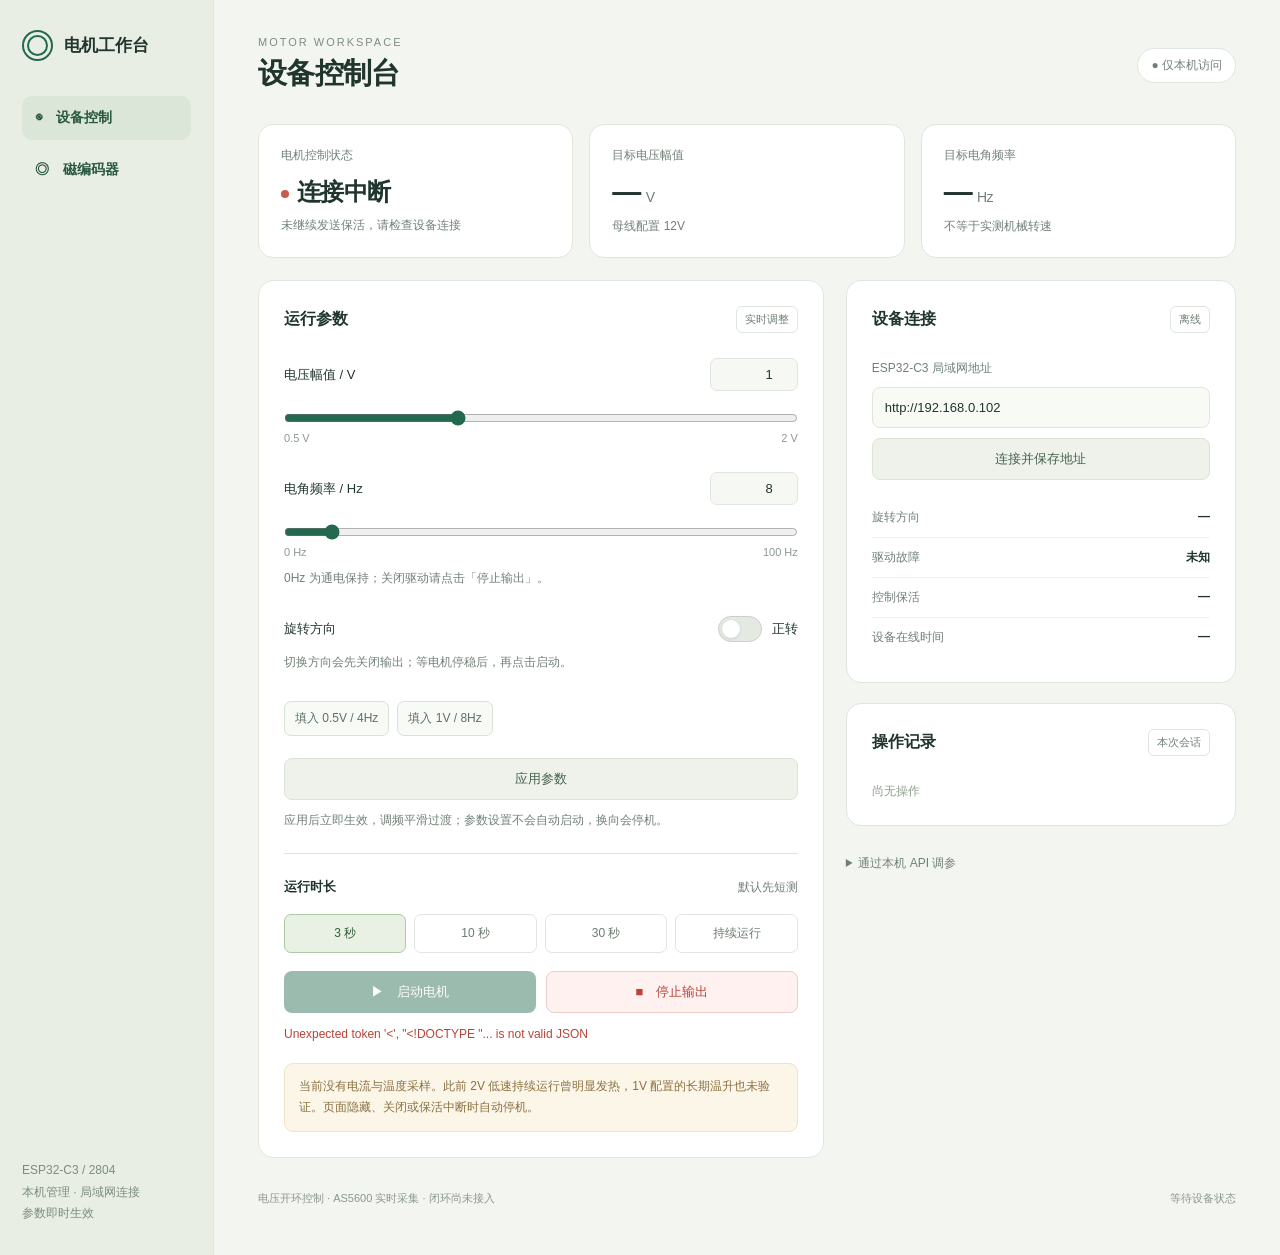
==== admin/index.html @ 99d7069b "Initial smart knob firmware with embedded control panel and AS5600 diagnostics" ====
<!doctype html><html lang="zh-CN"><head><meta charset="utf-8"><meta name="viewport" content="width=device-width,initial-scale=1"><title>电机工作台</title>
<style>
:root{--ink:#20352d;--muted:#718077;--line:#e0e6df;--green:#23694f;--bg:#f3f5f0;--red:#b94339;font-family:-apple-system,BlinkMacSystemFont,"Segoe UI",sans-serif;color:var(--ink);background:var(--bg)}*{box-sizing:border-box}body{margin:0}button,input,select{font:inherit}button{cursor:pointer;border:0}button:disabled{opacity:.45;cursor:default}.shell{display:grid;grid-template-columns:214px minmax(0,1fr);min-height:100vh}aside{background:#e9eee5;border-right:1px solid var(--line);padding:30px 22px;display:flex;flex-direction:column;gap:35px}.brand{display:flex;align-items:center;gap:11px;font-weight:700;font-size:17px}.mark{width:31px;height:31px;border:7px double var(--green);border-radius:50%}.nav{padding:13px;border-radius:10px;background:#dbe6d8;color:#28583f;font-weight:600;font-size:14px}.aside-note{margin-top:auto;color:#7c8c7e;font-size:12px;line-height:1.8}.content{padding:36px 44px;max-width:1460px;width:100%;margin:auto}header{display:flex;align-items:center;justify-content:space-between;gap:20px;margin-bottom:30px}h1{font-size:29px;letter-spacing:-.7px;margin:6px 0 0}.eyebrow{font-size:11px;letter-spacing:2px;color:#7e8e82;text-transform:uppercase}.local{border:1px solid var(--line);border-radius:20px;background:#fff;padding:8px 13px;font-size:12px;color:var(--muted)}.metrics{display:grid;grid-template-columns:repeat(3,1fr);gap:16px;margin-bottom:22px}.metric,.card{background:#fff;border:1px solid var(--line);border-radius:15px}.metric{padding:22px}.label{font-size:12px;color:var(--muted)}.value{font-size:29px;font-weight:650;letter-spacing:-.7px;margin-top:12px}.unit{font-size:14px;color:var(--muted);margin-left:5px;font-weight:400}.sub{font-size:12px;color:var(--muted);margin-top:9px}.dot{display:inline-block;width:8px;height:8px;border-radius:50%;background:#9aa69b;margin-right:8px;vertical-align:middle}.dot.green{background:#44946a}.dot.red{background:#c95a4d}.layout{display:grid;grid-template-columns:minmax(0,1.45fr) minmax(290px,1fr);gap:22px;align-items:start}.card{padding:25px;margin-bottom:20px}.cardhead{display:flex;justify-content:space-between;align-items:center;margin-bottom:25px}h2{font-size:16px;margin:0}.tag{font-size:11px;border:1px solid var(--line);border-radius:6px;padding:5px 8px;color:var(--muted)}.param{margin:0 0 28px}.paramhead{display:flex;justify-content:space-between;align-items:center;font-size:13px}.number{width:88px;padding:8px 9px;background:#f6f8f4;border:1px solid var(--line);border-radius:7px;text-align:right;color:var(--ink)}input[type=range]{width:100%;margin:19px 0 6px;accent-color:var(--green)}.ends{display:flex;justify-content:space-between;color:#8c988e;font-size:11px}.presets{display:flex;gap:8px;flex-wrap:wrap;margin:18px 0 22px}.preset{border:1px solid #d9e3d5;background:#f7faf5;border-radius:7px;color:#5d725f;padding:8px 10px;font-size:12px}.primary,.secondary,.danger{padding:11px 16px;border-radius:8px;font-size:13px;font-weight:550}.primary{background:var(--green);color:#fff}.secondary{background:#eef2eb;color:#46634d;border:1px solid #dae3d5}.danger{background:#fff1ef;color:var(--red);border:1px solid #edcdc8}.wide{width:100%}.divider{height:1px;background:var(--line);margin:23px 0}.hint{font-size:12px;line-height:1.7;color:var(--muted)}.durations{display:grid;grid-template-columns:repeat(4,1fr);gap:8px;margin:16px 0}.duration{border:1px solid var(--line);background:#fff;color:#6a7a6f;border-radius:7px;padding:10px 6px;font-size:12px}.duration.selected{background:#e9f1e5;border-color:#acc9a2;color:#315d36}.actions{display:grid;grid-template-columns:1fr 1fr;gap:10px;margin-top:18px}.url{width:100%;font-size:13px;border:1px solid var(--line);padding:12px;border-radius:8px;margin:10px 0;color:var(--ink);background:#f8faf6}.row{display:flex;justify-content:space-between;gap:12px;font-size:12px;padding:11px 0;border-bottom:1px solid #eef2ec}.row:last-child{border:0}.row span:first-child{color:var(--muted)}.notice{padding:12px 14px;background:#fcf6e8;border:1px solid #f0e4c6;color:#8b7040;border-radius:9px;font-size:12px;line-height:1.8;margin-top:18px}#message{font-size:12px;min-height:20px;line-height:1.6;margin:12px 0 0;color:#60765f}#message.error{color:var(--red)}.log{max-height:214px;overflow:auto}.logitem{display:flex;gap:13px;padding:10px 0;font-size:12px;border-bottom:1px solid #f0f3ed;line-height:1.6}.time{color:#91a08f;white-space:nowrap;font-variant-numeric:tabular-nums}.logempty{color:#91a08f;font-size:12px}.api{margin-top:5px;color:var(--muted);font-size:12px}.api summary{cursor:pointer;padding:9px 0}pre{white-space:pre-wrap;word-break:break-all;background:#edf2e9;padding:14px;border-radius:8px;line-height:1.8;font-size:11px}footer{font-size:11px;color:#8b988c;display:flex;justify-content:space-between;gap:15px;margin:13px 0}@media(max-width:1050px){.content{padding:28px}.shell{grid-template-columns:170px minmax(0,1fr)}aside{padding:28px 16px}.layout{grid-template-columns:1fr}.metric{padding:18px}.value{font-size:25px}}@media(max-width:650px){.shell{display:block}aside{display:none}.content{padding:24px 16px}header{align-items:flex-start}.local{display:none}.metrics{gap:8px}.metric{padding:14px 10px}.value{font-size:20px}.sub{font-size:10px}.card{padding:20px}h1{font-size:25px}footer{display:block}}
.direction-toggle{display:inline-flex;align-items:center;gap:10px;cursor:pointer}.direction-toggle input{appearance:none;-webkit-appearance:none;position:relative;width:44px;height:26px;border:1px solid #c7d2c8;border-radius:16px;background:#e4eae2;cursor:pointer;margin:0;transition:background .15s}.direction-toggle input:before{content:"";position:absolute;top:3px;left:3px;width:18px;height:18px;border-radius:50%;background:#fff;box-shadow:0 1px 3px #20352d25;transition:transform .15s}.direction-toggle input:checked{background:var(--green);border-color:var(--green)}.direction-toggle input:checked:before{transform:translateX(18px)}.direction-toggle input:focus-visible{outline:3px solid #88bda6;outline-offset:3px}.direction-toggle span{min-width:2em}[hidden]{display:none!important}.nav{display:block;text-decoration:none;background:transparent;margin-bottom:8px}.nav.active{background:#dbe6d8}.encoder-layout{display:grid;grid-template-columns:minmax(260px,1fr) minmax(280px,1fr);gap:22px}.encoder-angle{font-size:48px;font-weight:650;letter-spacing:-2px;text-align:center;margin:12px 0}.encoder-dial{display:block;width:240px;max-width:100%;height:240px;margin:0 auto}.encoder-note{font-size:13px;line-height:1.9;color:var(--muted)}.mobile-nav{display:none}@media(max-width:1050px){.encoder-layout{grid-template-columns:1fr}}@media(max-width:650px){.mobile-nav{display:flex;gap:8px;margin-bottom:20px}.mobile-nav a{padding:10px 13px}.encoder-angle{font-size:40px}}</style></head><body><div class="shell"><aside><div class="brand"><span class="mark"></span>电机工作台</div><nav aria-label="设备功能"><a class="nav active" href="#control">◉　设备控制</a><a class="nav" href="#encoder">◎　磁编码器</a></nav><div class="aside-note">ESP32-C3 / 2804<br>本机管理 · 局域网连接<br>参数即时生效</div></aside><main class="content"><header><div><div class="eyebrow">MOTOR WORKSPACE</div><h1 id="pageTitle">设备控制台</h1></div><span class="local">● 仅本机访问</span></header>
<nav class="mobile-nav" aria-label="设备功能"><a class="nav" href="#control">设备控制</a><a class="nav" href="#encoder">磁编码器</a></nav><div id="controlPage"><div class="metrics"><div class="metric"><div class="label">电机控制状态</div><div class="value" style="font-size:24px" id="state"><span class="dot"></span>待连接</div><div class="sub" id="stateNote">正在读取设备</div></div><div class="metric"><div class="label">目标电压幅值</div><div class="value"><span id="metricVoltage">—</span><span class="unit">V</span></div><div class="sub">母线配置 12V</div></div><div class="metric"><div class="label">目标电角频率</div><div class="value"><span id="metricHz">—</span><span class="unit">Hz</span></div><div class="sub">不等于实测机械转速</div></div></div>
<div class="layout"><div><section class="card"><div class="cardhead"><h2>运行参数</h2><span class="tag">实时调整</span></div>
<div class="param"><div class="paramhead"><label for="voltage">电压幅值 / V</label><input class="number" id="voltage" type="number" min="0.5" max="2" step="0.05" value="1"></div><input id="voltageRange" type="range" min="0.5" max="2" step="0.05" value="1" aria-label="电压幅值滑块"><div class="ends"><span>0.5 V</span><span>2 V</span></div></div>
<div class="param"><div class="paramhead"><label for="hz">电角频率 / Hz</label><input class="number" id="hz" type="number" min="0" max="100" step="0.5" value="8"></div><input id="hzRange" type="range" min="0" max="100" step="0.5" value="8" aria-label="电角频率滑块"><div class="ends"><span>0 Hz</span><span>100 Hz</span></div><div class="hint" style="margin-top:10px">0Hz 为通电保持；关闭驱动请点击「停止输出」。</div></div>
<div class="param"><div class="paramhead"><span>旋转方向</span><label class="direction-toggle"><input id="direction" type="checkbox" role="switch" aria-label="反转"><span id="directionLabel">正转</span></label></div><div class="hint" style="margin-top:10px">切换方向会先关闭输出；等电机停稳后，再点击启动。</div></div><div class="presets"><button class="preset" data-voltage="0.5" data-hz="4">填入 0.5V / 4Hz</button><button class="preset" data-voltage="1" data-hz="8">填入 1V / 8Hz</button></div><button class="secondary wide" id="apply">应用参数</button><div class="hint" style="margin-top:10px">应用后立即生效，调频平滑过渡；参数设置不会自动启动，换向会停机。</div>
<div class="divider"></div><div class="paramhead"><strong>运行时长</strong><span class="hint">默认先短测</span></div><div class="durations"><button class="duration selected" data-ms="3000">3 秒</button><button class="duration" data-ms="10000">10 秒</button><button class="duration" data-ms="30000">30 秒</button><button class="duration" data-ms="0">持续运行</button></div>
<div class="actions"><button class="primary" id="start" disabled>▶　启动电机</button><button class="danger" id="stop">■　停止输出</button></div><p id="message" role="status"></p><div class="notice">当前没有电流与温度采样。此前 2V 低速持续运行曾明显发热，1V 配置的长期温升也未验证。页面隐藏、关闭或保活中断时自动停机。</div></section></div>
<div><section class="card"><div class="cardhead"><h2>设备连接</h2><span class="tag" id="connectionTag">连接中</span></div><label class="label" for="device">ESP32-C3 局域网地址</label><input id="device" class="url" value="http://192.168.0.102" spellcheck="false"><button id="connect" class="secondary wide">连接并保存地址</button><div style="margin-top:18px"><div class="row"><span>旋转方向</span><strong id="directionState">—</strong></div><div class="row"><span>驱动故障</span><strong id="fault">—</strong></div><div class="row"><span>控制保活</span><strong id="lease">—</strong></div><div class="row"><span>设备在线时间</span><strong id="uptime">—</strong></div></div></section>
<section class="card"><div class="cardhead"><h2>操作记录</h2><span class="tag">本次会话</span></div><div id="log" class="log"><span class="logempty">尚无操作</span></div></section><details class="api"><summary>通过本机 API 调参</summary><pre id="example"></pre></details></div></div></div><div id="encoderPage" hidden><div class="encoder-layout"><section class="card"><div class="cardhead"><h2>实时角度</h2><span class="tag" id="encoderConnection">等待设备</span></div><svg class="encoder-dial" viewBox="0 0 200 200" role="img" aria-label="磁编码器角度指示"><circle cx="100" cy="100" r="80" fill="#f6f8f4" stroke="#e0e6df" stroke-width="2"/><path d="M100 20v8M180 100h-8M100 180v-8M20 100h8" stroke="#91a08f" stroke-width="2"/><text x="100" y="45" text-anchor="middle" fill="#718077" font-size="11">0°</text><g id="encoderNeedle" opacity="0.25"><path d="M100 100V50" stroke="#23694f" stroke-width="4" stroke-linecap="round"/><circle cx="100" cy="100" r="7" fill="#23694f"/></g></svg><div class="encoder-angle"><span id="encoderAngle">—</span><span class="unit">°</span></div><p class="hint" id="encoderQuality" style="text-align:center;color:#8b7040">等待读数</p><p class="hint" id="encoderSample" style="text-align:center">正在读取</p></section><section class="card"><div class="cardhead"><h2>AS5600 状态</h2><span class="tag">只读诊断</span></div><div class="row"><span>磁场状态</span><strong id="encoderMagnet">—</strong></div><div class="row"><span>原始角度 / 0–4095</span><strong id="encoderRaw">—</strong></div><div class="row"><span>状态寄存器</span><strong id="encoderRegister">—</strong></div><div class="row"><span>成功采样计数</span><strong id="encoderSequence">—</strong></div><div class="row"><span>I²C 错误计数</span><strong id="encoderErrors">—</strong></div><div class="row"><span>采样距今</span><strong id="encoderAge">—</strong></div><p class="encoder-note" id="encoderHelp">等待传感器数据。</p><div class="notice">角度由原始值换算，磁场告警不会隐藏读数。标为“未验证”时，可观察随磁铁转动的变化；单圈角度在 360° 回到 0°。</div><p class="hint">SDA → GPIO20 · SCL → GPIO21 · VCC → 3V3<br>电机运行时持续采集；当前还未启用闭环控制。</p></section></div></div><footer><span>电压开环控制 · AS5600 实时采集 · 闭环尚未接入</span><span id="updated">等待设备状态</span></footer></main></div>
<script>
const $=id=>document.getElementById(id);let active=false,ownsSession=false,heartbeatBusy=false,statusBusy=false,formReady=false,duration=3000,lastFault=null,currentPage="control",lastPoll=0;
function log(text){const parent=$('log');if(parent.querySelector('.logempty'))parent.textContent='';const row=document.createElement('div');row.className='logitem';const time=document.createElement('span');time.className='time';time.textContent=new Date().toLocaleTimeString('zh-CN',{hour12:false,timeZone:'Asia/Shanghai'});const message=document.createElement('span');message.textContent=text;row.append(time,message);parent.prepend(row);while(parent.children.length>30)parent.lastChild.remove()}
function message(text,error=false){$('message').textContent=text;$('message').className=error?'error':''}
async function api(path,body,method='POST'){const init={method,signal:AbortSignal.timeout(1000)};if(body!==undefined){init.body=JSON.stringify(body);init.headers={'Content-Type':'application/json'}}const response=await fetch(path,init);const result=await response.json();if(!response.ok)throw Error(result.error||`HTTP ${response.status}`);return result}
function updateDirectionLabel(){$('directionLabel').textContent=$('direction').checked?'反转':'正转'}
$('direction').addEventListener('change',()=>{updateDirectionLabel();message('方向已选择，点击「应用参数」生效。')});
function setInputs(s){$('voltage').value=s.voltage;$('voltageRange').value=s.voltage;$('hz').value=s.frequency_hz;$('hzRange').value=s.frequency_hz;if(s.direction){$('direction').checked=s.direction==='reverse';updateDirectionLabel()}formReady=true}
function render(s){renderEncoder(s.encoder);active=s.running;if(!active)ownsSession=false;$('state').innerHTML=`<span class="dot ${s.fault?'red':'green'}"></span>${s.fault?'驱动故障':active?'运行中':'已停止'}`;$('stateNote').textContent=s.fault?'输出受保护，需排查故障':active?(s.frequency_hz===0?'目标 0Hz，输出仍使能':'电机输出已使能'):'输出关闭，等待手动启动';$('metricVoltage').textContent=s.voltage.toFixed(2);$('metricHz').textContent=s.frequency_hz.toFixed(1);$('directionState').textContent=s.direction==='reverse'?'反转':'正转';$('fault').textContent=s.fault?'故障脚 LOW':'正常 / HIGH';$('lease').textContent=s.lease_ms+' ms';$('uptime').textContent=Math.floor(s.uptime_ms/1000)+' 秒';$('connectionTag').textContent='在线';$('start').disabled=active||s.fault;$('updated').textContent='状态更新 '+new Date().toLocaleTimeString('zh-CN',{hour12:false,timeZone:'Asia/Shanghai'});if(!formReady)setInputs(s);if(lastFault!==null&&s.fault&&!lastFault)log('检测到驱动故障，输出已关闭');lastFault=s.fault}
function offline(e){renderEncoder(null,"设备离线");active=false;ownsSession=false;$('state').innerHTML='<span class="dot red"></span>连接中断';$('stateNote').textContent='未继续发送保活，请检查设备连接';$('connectionTag').textContent='离线';$('fault').textContent='未知';$('start').disabled=true;message(e.message,true)}
async function status(){if(statusBusy)return false;statusBusy=true;lastPoll=Date.now();try{render(await api('/api/status',undefined,'GET'));return true}catch(e){offline(e);return false}finally{statusBusy=false}}
async function apply(){const body={voltage:Number($('voltage').value),frequency_hz:Number($('hz').value),direction:$('direction').checked?'reverse':'forward'};if(!Number.isFinite(body.voltage)||body.voltage<.5||body.voltage>2||!Number.isFinite(body.frequency_hz)||body.frequency_hz<0||body.frequency_hz>100)throw Error('幅值范围为 0.5–2V，频率范围为 0–100Hz');const s=await api('/api/config',body);render(s);setInputs(s);return s}
$('apply').onclick=async()=>{try{const s=await apply();message('参数已生效，无需重新编译或烧录。');log(`应用参数 ${s.voltage.toFixed(2)}V / ${s.frequency_hz.toFixed(1)}Hz · ${s.direction==='reverse'?'反转':'正转'}`)}catch(e){message(e.message,true)}};
$('start').onclick=async()=>{if(active)return;$('start').disabled=true;try{await apply();const s=await api('/api/start',{duration_ms:duration});render(s);if(document.hidden){render(await api('/api/stop',{}));return}ownsSession=true;message(duration===0?'持续运行中，请观察电机温升。':`短时运行 ${duration/1000} 秒。`);log(duration===0?'启动持续运行':`启动 ${duration/1000} 秒短时运行`)}catch(e){message(e.message,true);await status()}};
$('stop').onclick=async()=>{ownsSession=false;try{render(await api('/api/stop',{}));message('输出已关闭。');log('手动停止输出')}catch(e){offline(e)}};
$('connect').onclick=async()=>{$('connect').disabled=true;try{const result=await api('/api/settings',{device_url:$('device').value.trim()});$('device').value=result.device_url;formReady=false;render(result.status);message('设备已连接，地址已保存。');log('连接 '+result.device_url)}catch(e){message(e.message,true)}finally{$('connect').disabled=false}};
for(const [number,range] of [['voltage','voltageRange'],['hz','hzRange']]){$(number).addEventListener('input',()=>{$(range).value=$(number).value});$(range).addEventListener('input',()=>{$(number).value=$(range).value})}
document.querySelectorAll('.preset').forEach(button=>button.onclick=()=>{setInputs({voltage:Number(button.dataset.voltage),frequency_hz:Number(button.dataset.hz)});message('已填入参数，点击「应用参数」生效。')});
document.querySelectorAll('.duration').forEach(button=>button.onclick=()=>{duration=Number(button.dataset.ms);document.querySelectorAll('.duration').forEach(b=>b.classList.toggle('selected',b===button))});
setInterval(async()=>{if(!active||!ownsSession||heartbeatBusy)return;heartbeatBusy=true;try{render(await api('/api/keepalive',{}))}catch(e){ownsSession=false;await status()}finally{heartbeatBusy=false}},150);setInterval(()=>{if(!document.hidden&&Date.now()-lastPoll>=(currentPage==="encoder"?200:1000))status()},100);
function leave(){if(!ownsSession)return;ownsSession=false;navigator.sendBeacon('/api/stop',new Blob(['{}'],{type:'application/json'}))}window.addEventListener('pagehide',leave);document.addEventListener('visibilitychange',()=>{if(document.hidden)leave()});
(async()=>{try{const settings=await api('/api/settings',undefined,'GET');$('device').value=settings.device_url;if(await status())log('管理后台已连接设备');else log('管理后台就绪，等待连接设备')}catch(e){offline(e)}})();$('example').textContent=`curl ${location.origin}/api/status\n\ncurl -X POST ${location.origin}/api/config \\\n  -H 'Content-Type: application/json' \\\n  -d '{"voltage":0.8,"frequency_hz":8}'`;

function renderEncoder(e,unavailable="固件未提供编码器数据"){
 const names={ok:'磁场正常',missing:'未达芯片检测阈值',weak:'磁场偏弱',strong:'磁场偏强',invalid:'磁场状态异常',unknown:'未知'};
 $('encoderConnection').textContent=!e?unavailable:!e.online?'传感器离线':e.paused?'采样暂停':'已连接';
 $('encoderMagnet').textContent=e&&e.online?(e.magnet==='missing'&&(e.status&0x10)?'磁场偏弱 · 未达检测阈值':names[e.magnet]||'未知'):'—';
 const available=Boolean(e&&e.online&&Number.isInteger(e.raw_angle)&&e.raw_angle>=0&&e.raw_angle<=4095);
 const verified=available&&e.angle_valid===true&&!e.paused&&e.age_ms<1000;
 const degrees=available?e.raw_angle*360/4096:null;
 $('encoderAngle').textContent=available?degrees.toFixed(2):'—';
 $('encoderAngle').style.color=verified?'#20352d':'#9b752e';
 $('encoderQuality').textContent=!available?'暂无读数':e.paused?'缓存角度 · 采样暂停':e.age_ms>=1000?'缓存角度 · 已过期':verified?'磁场正常 · 原始换算角度':'未验证 · 原始换算角度';
 $('encoderRaw').textContent=available?e.raw_angle:'—';
 $('encoderRegister').textContent=e&&e.online?'0x'+e.status.toString(16).padStart(2,'0').toUpperCase():'—';
 $('encoderAge').textContent=e&&e.online?e.age_ms+' ms':'—';
 $('encoderSample').textContent=!e?unavailable:e.paused?'旧版固件 · 采样暂停':e.online?`实时采集 · 目标 ${e.target_hz||10}Hz · 页面自动刷新`:'未获得读数';
 $('encoderSequence').textContent=e&&Number.isInteger(e.sample_seq)?e.sample_seq:'—';
 $('encoderErrors').textContent=e&&Number.isInteger(e.errors)?e.errors:'—';
 $('encoderNeedle').setAttribute('opacity',!available?'0.25':e.paused||e.age_ms>=1000?'0.5':'1');
 const color=verified?'#23694f':'#b88632';
 $('encoderNeedle').querySelector('path').setAttribute('stroke',color);
 $('encoderNeedle').querySelector('circle').setAttribute('fill',color);
 if(available)$('encoderNeedle').setAttribute('transform',`rotate(${degrees} 100 100)`);
 const hints={ok:'缓慢转动磁铁，观察角度是否连续变化。360° 回到 0° 是正常的单圈回绕。',missing:'尚未达到芯片的磁铁检测阈值。原始换算角度继续显示，可观察是否随磁铁旋转连续变化。',weak:'芯片报告磁场偏弱，原始换算角度继续显示。',strong:'芯片报告磁场偏强，原始换算角度继续显示。',invalid:'芯片报告磁场状态异常，原始换算角度继续显示。'};
 $('encoderHelp').textContent=!e?unavailable:!e.online?'检查编码器供电和 SDA/SCL 接线。'+(e.error?' I²C: '+e.error:''):e.paused?'当前显示缓存状态，停止电机后恢复采样。':e.age_ms>=1000?'采样已过期，等待新数据。':hints[e.magnet]||'等待磁场状态。';
}
function route(){currentPage=location.hash==='#encoder'?'encoder':'control';$('controlPage').hidden=currentPage!=='control';$('encoderPage').hidden=currentPage!=='encoder';$('pageTitle').textContent=currentPage==='encoder'?'磁编码器读数':'设备控制台';document.querySelectorAll('a.nav').forEach(a=>a.classList.toggle('active',a.hash==='#'+currentPage));if(currentPage==='encoder')status()}
window.addEventListener('hashchange',route);route();
</script></body></html>
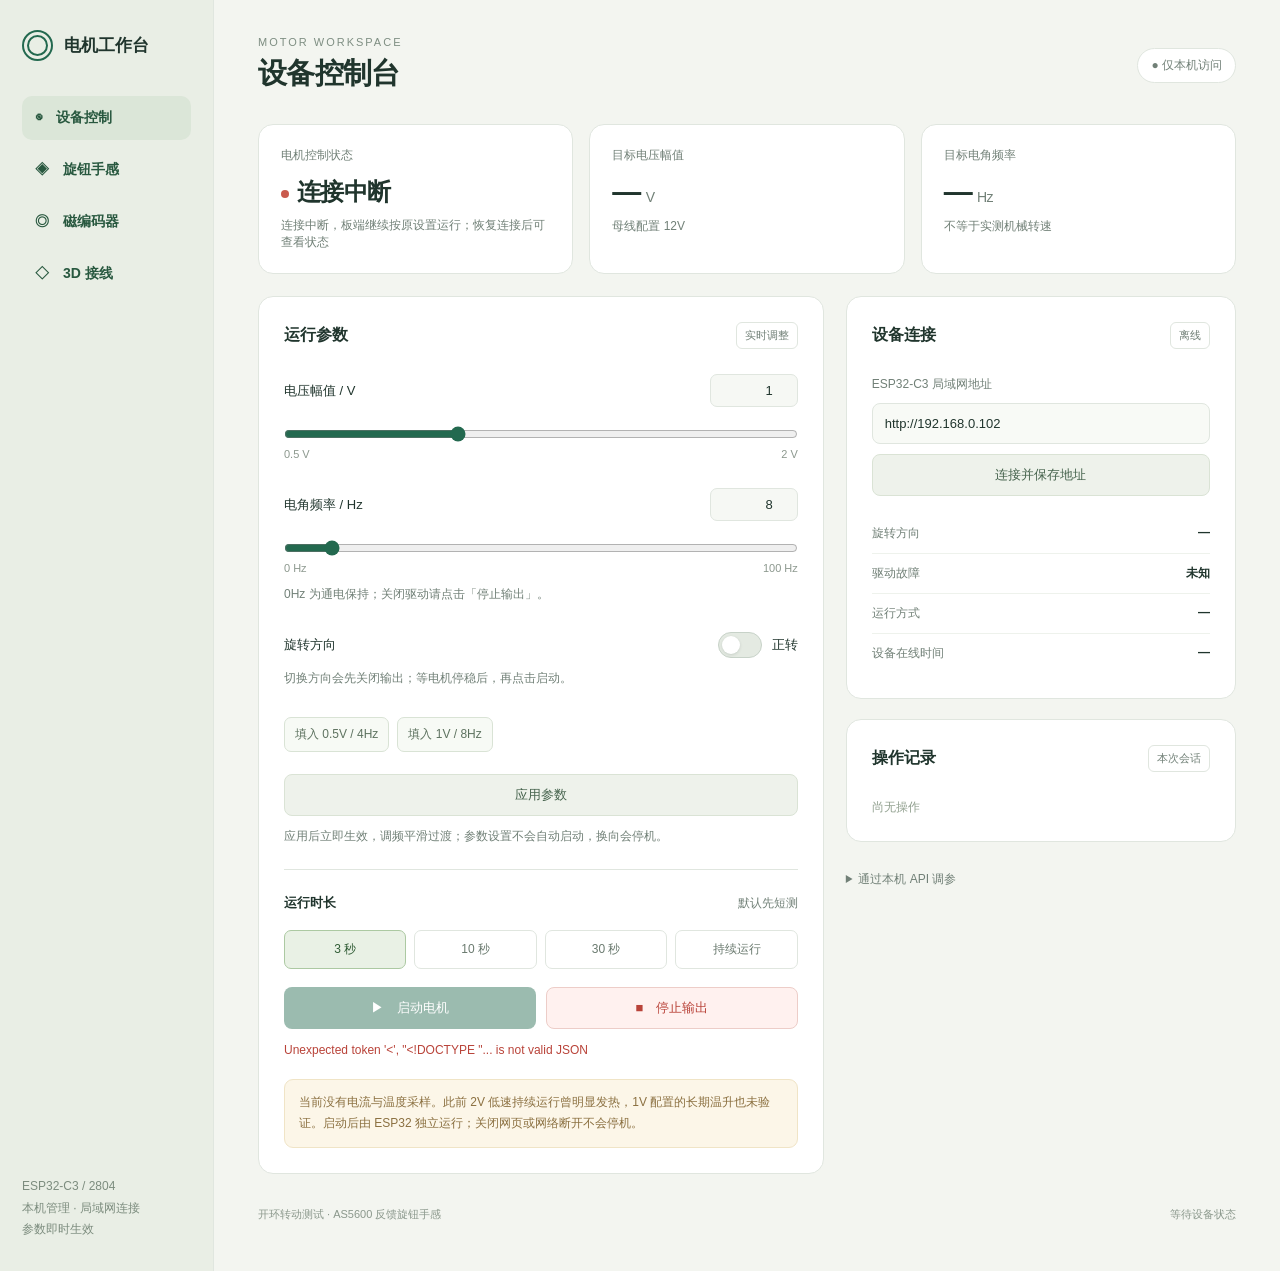
==== commit 698ad454: "Add stable haptic modes, real-time diagnostics and wiring viewer Implement AS5600-based haptic modes" ====
--- a/admin/index.html
+++ b/admin/index.html
@@ -1,49 +1,81 @@
 <!doctype html><html lang="zh-CN"><head><meta charset="utf-8"><meta name="viewport" content="width=device-width,initial-scale=1"><title>电机工作台</title>
 <style>
 :root{--ink:#20352d;--muted:#718077;--line:#e0e6df;--green:#23694f;--bg:#f3f5f0;--red:#b94339;font-family:-apple-system,BlinkMacSystemFont,"Segoe UI",sans-serif;color:var(--ink);background:var(--bg)}*{box-sizing:border-box}body{margin:0}button,input,select{font:inherit}button{cursor:pointer;border:0}button:disabled{opacity:.45;cursor:default}.shell{display:grid;grid-template-columns:214px minmax(0,1fr);min-height:100vh}aside{background:#e9eee5;border-right:1px solid var(--line);padding:30px 22px;display:flex;flex-direction:column;gap:35px}.brand{display:flex;align-items:center;gap:11px;font-weight:700;font-size:17px}.mark{width:31px;height:31px;border:7px double var(--green);border-radius:50%}.nav{padding:13px;border-radius:10px;background:#dbe6d8;color:#28583f;font-weight:600;font-size:14px}.aside-note{margin-top:auto;color:#7c8c7e;font-size:12px;line-height:1.8}.content{padding:36px 44px;max-width:1460px;width:100%;margin:auto}header{display:flex;align-items:center;justify-content:space-between;gap:20px;margin-bottom:30px}h1{font-size:29px;letter-spacing:-.7px;margin:6px 0 0}.eyebrow{font-size:11px;letter-spacing:2px;color:#7e8e82;text-transform:uppercase}.local{border:1px solid var(--line);border-radius:20px;background:#fff;padding:8px 13px;font-size:12px;color:var(--muted)}.metrics{display:grid;grid-template-columns:repeat(3,1fr);gap:16px;margin-bottom:22px}.metric,.card{background:#fff;border:1px solid var(--line);border-radius:15px}.metric{padding:22px}.label{font-size:12px;color:var(--muted)}.value{font-size:29px;font-weight:650;letter-spacing:-.7px;margin-top:12px}.unit{font-size:14px;color:var(--muted);margin-left:5px;font-weight:400}.sub{font-size:12px;color:var(--muted);margin-top:9px}.dot{display:inline-block;width:8px;height:8px;border-radius:50%;background:#9aa69b;margin-right:8px;vertical-align:middle}.dot.green{background:#44946a}.dot.red{background:#c95a4d}.layout{display:grid;grid-template-columns:minmax(0,1.45fr) minmax(290px,1fr);gap:22px;align-items:start}.card{padding:25px;margin-bottom:20px}.cardhead{display:flex;justify-content:space-between;align-items:center;margin-bottom:25px}h2{font-size:16px;margin:0}.tag{font-size:11px;border:1px solid var(--line);border-radius:6px;padding:5px 8px;color:var(--muted)}.param{margin:0 0 28px}.paramhead{display:flex;justify-content:space-between;align-items:center;font-size:13px}.number{width:88px;padding:8px 9px;background:#f6f8f4;border:1px solid var(--line);border-radius:7px;text-align:right;color:var(--ink)}input[type=range]{width:100%;margin:19px 0 6px;accent-color:var(--green)}.ends{display:flex;justify-content:space-between;color:#8c988e;font-size:11px}.presets{display:flex;gap:8px;flex-wrap:wrap;margin:18px 0 22px}.preset{border:1px solid #d9e3d5;background:#f7faf5;border-radius:7px;color:#5d725f;padding:8px 10px;font-size:12px}.primary,.secondary,.danger{padding:11px 16px;border-radius:8px;font-size:13px;font-weight:550}.primary{background:var(--green);color:#fff}.secondary{background:#eef2eb;color:#46634d;border:1px solid #dae3d5}.danger{background:#fff1ef;color:var(--red);border:1px solid #edcdc8}.wide{width:100%}.divider{height:1px;background:var(--line);margin:23px 0}.hint{font-size:12px;line-height:1.7;color:var(--muted)}.durations{display:grid;grid-template-columns:repeat(4,1fr);gap:8px;margin:16px 0}.duration{border:1px solid var(--line);background:#fff;color:#6a7a6f;border-radius:7px;padding:10px 6px;font-size:12px}.duration.selected{background:#e9f1e5;border-color:#acc9a2;color:#315d36}.actions{display:grid;grid-template-columns:1fr 1fr;gap:10px;margin-top:18px}.url{width:100%;font-size:13px;border:1px solid var(--line);padding:12px;border-radius:8px;margin:10px 0;color:var(--ink);background:#f8faf6}.row{display:flex;justify-content:space-between;gap:12px;font-size:12px;padding:11px 0;border-bottom:1px solid #eef2ec}.row:last-child{border:0}.row span:first-child{color:var(--muted)}.notice{padding:12px 14px;background:#fcf6e8;border:1px solid #f0e4c6;color:#8b7040;border-radius:9px;font-size:12px;line-height:1.8;margin-top:18px}#message{font-size:12px;min-height:20px;line-height:1.6;margin:12px 0 0;color:#60765f}#message.error{color:var(--red)}.log{max-height:214px;overflow:auto}.logitem{display:flex;gap:13px;padding:10px 0;font-size:12px;border-bottom:1px solid #f0f3ed;line-height:1.6}.time{color:#91a08f;white-space:nowrap;font-variant-numeric:tabular-nums}.logempty{color:#91a08f;font-size:12px}.api{margin-top:5px;color:var(--muted);font-size:12px}.api summary{cursor:pointer;padding:9px 0}pre{white-space:pre-wrap;word-break:break-all;background:#edf2e9;padding:14px;border-radius:8px;line-height:1.8;font-size:11px}footer{font-size:11px;color:#8b988c;display:flex;justify-content:space-between;gap:15px;margin:13px 0}@media(max-width:1050px){.content{padding:28px}.shell{grid-template-columns:170px minmax(0,1fr)}aside{padding:28px 16px}.layout{grid-template-columns:1fr}.metric{padding:18px}.value{font-size:25px}}@media(max-width:650px){.shell{display:block}aside{display:none}.content{padding:24px 16px}header{align-items:flex-start}.local{display:none}.metrics{gap:8px}.metric{padding:14px 10px}.value{font-size:20px}.sub{font-size:10px}.card{padding:20px}h1{font-size:25px}footer{display:block}}
-.direction-toggle{display:inline-flex;align-items:center;gap:10px;cursor:pointer}.direction-toggle input{appearance:none;-webkit-appearance:none;position:relative;width:44px;height:26px;border:1px solid #c7d2c8;border-radius:16px;background:#e4eae2;cursor:pointer;margin:0;transition:background .15s}.direction-toggle input:before{content:"";position:absolute;top:3px;left:3px;width:18px;height:18px;border-radius:50%;background:#fff;box-shadow:0 1px 3px #20352d25;transition:transform .15s}.direction-toggle input:checked{background:var(--green);border-color:var(--green)}.direction-toggle input:checked:before{transform:translateX(18px)}.direction-toggle input:focus-visible{outline:3px solid #88bda6;outline-offset:3px}.direction-toggle span{min-width:2em}[hidden]{display:none!important}.nav{display:block;text-decoration:none;background:transparent;margin-bottom:8px}.nav.active{background:#dbe6d8}.encoder-layout{display:grid;grid-template-columns:minmax(260px,1fr) minmax(280px,1fr);gap:22px}.encoder-angle{font-size:48px;font-weight:650;letter-spacing:-2px;text-align:center;margin:12px 0}.encoder-dial{display:block;width:240px;max-width:100%;height:240px;margin:0 auto}.encoder-note{font-size:13px;line-height:1.9;color:var(--muted)}.mobile-nav{display:none}@media(max-width:1050px){.encoder-layout{grid-template-columns:1fr}}@media(max-width:650px){.mobile-nav{display:flex;gap:8px;margin-bottom:20px}.mobile-nav a{padding:10px 13px}.encoder-angle{font-size:40px}}</style></head><body><div class="shell"><aside><div class="brand"><span class="mark"></span>电机工作台</div><nav aria-label="设备功能"><a class="nav active" href="#control">◉　设备控制</a><a class="nav" href="#encoder">◎　磁编码器</a></nav><div class="aside-note">ESP32-C3 / 2804<br>本机管理 · 局域网连接<br>参数即时生效</div></aside><main class="content"><header><div><div class="eyebrow">MOTOR WORKSPACE</div><h1 id="pageTitle">设备控制台</h1></div><span class="local">● 仅本机访问</span></header>
-<nav class="mobile-nav" aria-label="设备功能"><a class="nav" href="#control">设备控制</a><a class="nav" href="#encoder">磁编码器</a></nav><div id="controlPage"><div class="metrics"><div class="metric"><div class="label">电机控制状态</div><div class="value" style="font-size:24px" id="state"><span class="dot"></span>待连接</div><div class="sub" id="stateNote">正在读取设备</div></div><div class="metric"><div class="label">目标电压幅值</div><div class="value"><span id="metricVoltage">—</span><span class="unit">V</span></div><div class="sub">母线配置 12V</div></div><div class="metric"><div class="label">目标电角频率</div><div class="value"><span id="metricHz">—</span><span class="unit">Hz</span></div><div class="sub">不等于实测机械转速</div></div></div>
+.direction-toggle{display:inline-flex;align-items:center;gap:10px;cursor:pointer}.direction-toggle input{appearance:none;-webkit-appearance:none;position:relative;width:44px;height:26px;border:1px solid #c7d2c8;border-radius:16px;background:#e4eae2;cursor:pointer;margin:0;transition:background .15s}.direction-toggle input:before{content:"";position:absolute;top:3px;left:3px;width:18px;height:18px;border-radius:50%;background:#fff;box-shadow:0 1px 3px #20352d25;transition:transform .15s}.direction-toggle input:checked{background:var(--green);border-color:var(--green)}.direction-toggle input:checked:before{transform:translateX(18px)}.direction-toggle input:focus-visible{outline:3px solid #88bda6;outline-offset:3px}.direction-toggle span{min-width:2em}[hidden]{display:none!important}.nav{display:block;text-decoration:none;background:transparent;margin-bottom:8px}.nav.active{background:#dbe6d8}.encoder-layout{display:grid;grid-template-columns:minmax(260px,1fr) minmax(280px,1fr);gap:22px}.encoder-angle{font-size:48px;font-weight:650;letter-spacing:-2px;text-align:center;margin:12px 0}.encoder-dial{display:block;width:240px;max-width:100%;height:240px;margin:0 auto}.encoder-note{font-size:13px;line-height:1.9;color:var(--muted)}.mobile-nav{display:none}@media(max-width:1050px){.encoder-layout{grid-template-columns:1fr}}@media(max-width:650px){.mobile-nav{display:flex;gap:8px;margin-bottom:20px}.mobile-nav a{padding:10px 13px}.encoder-angle{font-size:40px}}.knob-modes{display:grid;grid-template-columns:1fr 1fr;gap:10px}.knob-mode{text-align:left;padding:14px;border:1px solid var(--line);border-radius:10px;background:#f8faf6;color:var(--ink)}.knob-mode strong{display:block;font-size:14px}.knob-mode span{display:block;color:var(--muted);font-size:11px;line-height:1.7;margin-top:7px}.knob-mode.selected{border-color:var(--green);background:#e8f1e8;box-shadow:inset 0 0 0 1px var(--green)}@media(max-width:650px){.knob-modes{grid-template-columns:1fr}}
+</style></head><body><div class="shell"><aside><div class="brand"><span class="mark"></span>电机工作台</div><nav aria-label="设备功能"><a class="nav active" href="#control">◉　设备控制</a><a class="nav" href="#knob">◈　旋钮手感</a><a class="nav" href="#encoder">◎　磁编码器</a><a class="nav" href="#wiring">◇　3D 接线</a></nav><div class="aside-note">ESP32-C3 / 2804<br>本机管理 · 局域网连接<br>参数即时生效</div></aside><main class="content"><header><div><div class="eyebrow">MOTOR WORKSPACE</div><h1 id="pageTitle">设备控制台</h1></div><span class="local">● 仅本机访问</span></header>
+<nav class="mobile-nav" aria-label="设备功能"><a class="nav" href="#control">设备控制</a><a class="nav" href="#knob">旋钮手感</a><a class="nav" href="#encoder">磁编码器</a><a class="nav" href="#wiring">3D 接线</a></nav><div id="controlPage"><div class="metrics"><div class="metric"><div class="label">电机控制状态</div><div class="value" style="font-size:24px" id="state"><span class="dot"></span>待连接</div><div class="sub" id="stateNote">正在读取设备</div></div><div class="metric"><div class="label">目标电压幅值</div><div class="value"><span id="metricVoltage">—</span><span class="unit">V</span></div><div class="sub">母线配置 12V</div></div><div class="metric"><div class="label">目标电角频率</div><div class="value"><span id="metricHz">—</span><span class="unit">Hz</span></div><div class="sub">不等于实测机械转速</div></div></div>
 <div class="layout"><div><section class="card"><div class="cardhead"><h2>运行参数</h2><span class="tag">实时调整</span></div>
 <div class="param"><div class="paramhead"><label for="voltage">电压幅值 / V</label><input class="number" id="voltage" type="number" min="0.5" max="2" step="0.05" value="1"></div><input id="voltageRange" type="range" min="0.5" max="2" step="0.05" value="1" aria-label="电压幅值滑块"><div class="ends"><span>0.5 V</span><span>2 V</span></div></div>
 <div class="param"><div class="paramhead"><label for="hz">电角频率 / Hz</label><input class="number" id="hz" type="number" min="0" max="100" step="0.5" value="8"></div><input id="hzRange" type="range" min="0" max="100" step="0.5" value="8" aria-label="电角频率滑块"><div class="ends"><span>0 Hz</span><span>100 Hz</span></div><div class="hint" style="margin-top:10px">0Hz 为通电保持；关闭驱动请点击「停止输出」。</div></div>
 <div class="param"><div class="paramhead"><span>旋转方向</span><label class="direction-toggle"><input id="direction" type="checkbox" role="switch" aria-label="反转"><span id="directionLabel">正转</span></label></div><div class="hint" style="margin-top:10px">切换方向会先关闭输出；等电机停稳后，再点击启动。</div></div><div class="presets"><button class="preset" data-voltage="0.5" data-hz="4">填入 0.5V / 4Hz</button><button class="preset" data-voltage="1" data-hz="8">填入 1V / 8Hz</button></div><button class="secondary wide" id="apply">应用参数</button><div class="hint" style="margin-top:10px">应用后立即生效，调频平滑过渡；参数设置不会自动启动，换向会停机。</div>
 <div class="divider"></div><div class="paramhead"><strong>运行时长</strong><span class="hint">默认先短测</span></div><div class="durations"><button class="duration selected" data-ms="3000">3 秒</button><button class="duration" data-ms="10000">10 秒</button><button class="duration" data-ms="30000">30 秒</button><button class="duration" data-ms="0">持续运行</button></div>
-<div class="actions"><button class="primary" id="start" disabled>▶　启动电机</button><button class="danger" id="stop">■　停止输出</button></div><p id="message" role="status"></p><div class="notice">当前没有电流与温度采样。此前 2V 低速持续运行曾明显发热，1V 配置的长期温升也未验证。页面隐藏、关闭或保活中断时自动停机。</div></section></div>
-<div><section class="card"><div class="cardhead"><h2>设备连接</h2><span class="tag" id="connectionTag">连接中</span></div><label class="label" for="device">ESP32-C3 局域网地址</label><input id="device" class="url" value="http://192.168.0.102" spellcheck="false"><button id="connect" class="secondary wide">连接并保存地址</button><div style="margin-top:18px"><div class="row"><span>旋转方向</span><strong id="directionState">—</strong></div><div class="row"><span>驱动故障</span><strong id="fault">—</strong></div><div class="row"><span>控制保活</span><strong id="lease">—</strong></div><div class="row"><span>设备在线时间</span><strong id="uptime">—</strong></div></div></section>
-<section class="card"><div class="cardhead"><h2>操作记录</h2><span class="tag">本次会话</span></div><div id="log" class="log"><span class="logempty">尚无操作</span></div></section><details class="api"><summary>通过本机 API 调参</summary><pre id="example"></pre></details></div></div></div><div id="encoderPage" hidden><div class="encoder-layout"><section class="card"><div class="cardhead"><h2>实时角度</h2><span class="tag" id="encoderConnection">等待设备</span></div><svg class="encoder-dial" viewBox="0 0 200 200" role="img" aria-label="磁编码器角度指示"><circle cx="100" cy="100" r="80" fill="#f6f8f4" stroke="#e0e6df" stroke-width="2"/><path d="M100 20v8M180 100h-8M100 180v-8M20 100h8" stroke="#91a08f" stroke-width="2"/><text x="100" y="45" text-anchor="middle" fill="#718077" font-size="11">0°</text><g id="encoderNeedle" opacity="0.25"><path d="M100 100V50" stroke="#23694f" stroke-width="4" stroke-linecap="round"/><circle cx="100" cy="100" r="7" fill="#23694f"/></g></svg><div class="encoder-angle"><span id="encoderAngle">—</span><span class="unit">°</span></div><p class="hint" id="encoderQuality" style="text-align:center;color:#8b7040">等待读数</p><p class="hint" id="encoderSample" style="text-align:center">正在读取</p></section><section class="card"><div class="cardhead"><h2>AS5600 状态</h2><span class="tag">只读诊断</span></div><div class="row"><span>磁场状态</span><strong id="encoderMagnet">—</strong></div><div class="row"><span>原始角度 / 0–4095</span><strong id="encoderRaw">—</strong></div><div class="row"><span>状态寄存器</span><strong id="encoderRegister">—</strong></div><div class="row"><span>成功采样计数</span><strong id="encoderSequence">—</strong></div><div class="row"><span>I²C 错误计数</span><strong id="encoderErrors">—</strong></div><div class="row"><span>采样距今</span><strong id="encoderAge">—</strong></div><p class="encoder-note" id="encoderHelp">等待传感器数据。</p><div class="notice">角度由原始值换算，磁场告警不会隐藏读数。标为“未验证”时，可观察随磁铁转动的变化；单圈角度在 360° 回到 0°。</div><p class="hint">SDA → GPIO20 · SCL → GPIO21 · VCC → 3V3<br>电机运行时持续采集；当前还未启用闭环控制。</p></section></div></div><footer><span>电压开环控制 · AS5600 实时采集 · 闭环尚未接入</span><span id="updated">等待设备状态</span></footer></main></div>
+<div class="actions"><button class="primary" id="start" disabled>▶　启动电机</button><button class="danger" id="stop">■　停止输出</button></div><p id="message" role="status"></p><div class="notice">当前没有电流与温度采样。此前 2V 低速持续运行曾明显发热，1V 配置的长期温升也未验证。启动后由 ESP32 独立运行；关闭网页或网络断开不会停机。</div></section></div>
+<div><section class="card"><div class="cardhead"><h2>设备连接</h2><span class="tag" id="connectionTag">连接中</span></div><label class="label" for="device">ESP32-C3 局域网地址</label><input id="device" class="url" value="http://192.168.0.102" spellcheck="false"><button id="connect" class="secondary wide">连接并保存地址</button><div style="margin-top:18px"><div class="row"><span>旋转方向</span><strong id="directionState">—</strong></div><div class="row"><span>驱动故障</span><strong id="fault">—</strong></div><div class="row"><span>运行方式</span><strong id="lease">—</strong></div><div class="row"><span>设备在线时间</span><strong id="uptime">—</strong></div></div></section>
+<section class="card"><div class="cardhead"><h2>操作记录</h2><span class="tag">本次会话</span></div><div id="log" class="log"><span class="logempty">尚无操作</span></div></section><details class="api"><summary>通过本机 API 调参</summary><pre id="example"></pre></details></div></div></div><div id="knobPage" hidden>
+<div class="metrics"><div class="metric"><div class="label">当前手感</div><div class="value" id="knobModeState" style="font-size:22px">等待读取</div><div class="sub" id="knobPhase">上电后需校准</div></div><div class="metric"><div class="label">档位 / 计数</div><div class="value" id="knobPosition">0</div><div class="sub">启动时以当前位置为起点</div></div><div class="metric"><div class="label">相对角度</div><div class="value"><span id="knobAngle">0.0</span><span class="unit">°</span></div><div class="sub">编码器闭环反馈</div></div></div>
+<div class="layout"><section class="card"><div class="cardhead"><h2>选择旋钮手感</h2><span class="tag">参考 SmartKnob</span></div><div id="knobModes" class="knob-modes"></div>
+<div class="param" style="margin-top:24px"><div class="paramhead"><label for="knobStrength">力度上限 / V</label><input id="knobStrength" class="number" type="number" min="0.1" max="1" step="0.05" value="0.4"></div><input id="knobStrengthRange" type="range" min="0.1" max="1" step="0.05" value="0.4" aria-label="旋钮力度滑块"><div class="ends"><span>0.1 V · 轻</span><span>1 V · 强</span></div></div>
+<div class="paramhead"><label for="knobStep">段落 / 档位间距（度）</label><input id="knobStep" class="number" type="number" min="5" max="90" step="1" value="15"></div><p class="hint" id="knobDescription"></p><p class="hint">力度设置就是峰值电压上限，不按档距降额。中心附近渐进起力，跨档峰值保留；档距越小，单位角度内力度变化越快。</p><details class="api"><summary>查看固定控制参数与停机条件</summary><div class="hint" style="line-height:1.9;margin-top:12px">力度范围 0.1–1V，设置值直接作为峰值上限；档距 5–90°，不按档距降额。<br>定时默认 3 秒、最长 30 秒；持续体验不限时。<br>启动及卸力恢复：150ms 逐渐加力。<br>无限段落：阻尼分量最多占所设峰值的 35%，给段落起伏留空间；总电压指令不超过所设峰值。±1rad/s 内不叠加速度阻尼，位置恢复力照常；其他模式的速度噪声区仍为 ±0.3rad/s。<br>无限段落先在编码器 1.5 个计数（约 0.132°）范围内抑制读数跳动对速度的放大，再做慢速 2ms 速度滤波；速度超过 3rad/s 后切为 0.3ms，并保持快速响应至少 20ms，避免回弹换向时滞后。低速位置施力另做 0.5ms 平滑，快速响应期间直接使用原始位置；实测角度、换相角度、档位计数和峰值上限不缩减。其他模式速度滤波仍为 1.5ms；中心角度死区约 0.176–0.3°。无限段落按样本时间外推角度，额外补偿 0.5ms，总预测最多 2.5ms、最多 0.2 个档距；档位计数仍按实测角度。<br>快速卸力：超过 60rad/s（约 573rpm）暂停施力至少 150ms，降到 20rad/s 以下恢复，模式不退出。<br>棘轮允许方向段落为所设力度的 40%；反向及软限位恢复系数为 2，总输出仍不超过所设峰值。弹簧偏转 60° 达到所设上限。<br>编码器样本超过 25ms、控制更新超过 20ms、未检测到磁铁、通信/时间戳异常或驱动故障会停机；单纯弱磁告警允许运行。<br>校准为 0.6V，按 7 极对检查位移，容差 ±15%；结果保存在 RAM，重启需重校准。<br>应用手感或更换方向先停机；串口控制命令会接管输出，只读查询不会。<br>关闭网页、切后台或 Wi-Fi 断开不停止运行。<br>窄档距配高力度可能振荡；固件不会通过隐藏降额改变设置。</div></details><button id="knobApply" class="secondary wide">应用手感 · 保持停机</button>
+<div class="divider"></div><div class="paramhead"><label for="knobDuration">体验时长</label><select id="knobDuration" class="number" style="width:140px"><option value="3000">3 秒（自动停）</option><option value="10000">10 秒（自动停）</option><option value="30000">30 秒（自动停）</option><option value="0">持续体验</option></select></div>
+<div class="actions"><button id="knobStart" class="primary" disabled>▶　启用手感</button><button id="knobStop" class="danger">■　停止输出</button></div><p id="knobMessage" class="hint" role="status"></p></section>
+<div><section class="card"><div class="cardhead"><h2>电机校准</h2><span class="tag" id="knobCalibration">未校准</span></div><p class="hint">首次启用有力度的模式前，测量电机相位和编码器方向。校准约 5 秒，电机会扫描约 50°，初始对齐还可能额外移动；请松手并让转子自由转动。</p><button id="knobCalibrate" class="secondary wide">低力度校准 · 0.6V</button><div class="row"><span>电机极对数</span><strong>7</strong></div><div class="row"><span>编码器方向</span><strong id="knobDirection">待校准</strong></div><div class="row"><span>当前电压指令</span><strong id="knobVoltage">0 V</strong></div><div class="row"><span>状态说明</span><strong id="knobError">—</strong></div><p class="hint">校准结果保存在内存，上电后需重新校准。完成校准后会自动停机，再手动启用手感。</p></section><div class="notice">虚拟限位和棘轮提供可克服的阻力。当前没有电流和温度反馈，力度从低值开始。磁场偏弱保留为提示，允许尝试使用；断线、未检测到磁铁或采样超时会停机。网页仅负责调参，关闭或断网不会停机。</div><p class="hint"><a href="https://github.com/scottbez1/smartknob" target="_blank" rel="noreferrer">参考项目：scottbez1 / SmartKnob</a></p></div></div></div><div id="encoderPage" hidden><div class="encoder-layout"><section class="card"><div class="cardhead"><h2>实时角度</h2><span class="tag" id="encoderConnection">等待设备</span></div><svg class="encoder-dial" viewBox="0 0 200 200" role="img" aria-label="磁编码器角度指示"><circle cx="100" cy="100" r="80" fill="#f6f8f4" stroke="#e0e6df" stroke-width="2"/><path d="M100 20v8M180 100h-8M100 180v-8M20 100h8" stroke="#91a08f" stroke-width="2"/><text x="100" y="45" text-anchor="middle" fill="#718077" font-size="11">0°</text><g id="encoderNeedle" opacity="0.25"><path d="M100 100V50" stroke="#23694f" stroke-width="4" stroke-linecap="round"/><circle cx="100" cy="100" r="7" fill="#23694f"/></g></svg><div class="encoder-angle"><span id="encoderAngle">—</span><span class="unit">°</span></div><p class="hint" id="encoderQuality" style="text-align:center;color:#8b7040">等待读数</p><p class="hint" id="encoderSample" style="text-align:center">正在读取</p></section><section class="card"><div class="cardhead"><h2>AS5600 状态</h2><span class="tag">只读诊断</span></div><div class="row"><span>磁场状态</span><strong id="encoderMagnet">—</strong></div><div class="row"><span>原始角度 / 0–4095</span><strong id="encoderRaw">—</strong></div><div class="row"><span>状态寄存器</span><strong id="encoderRegister">—</strong></div><div class="row"><span>成功采样计数</span><strong id="encoderSequence">—</strong></div><div class="row"><span>I²C 错误计数</span><strong id="encoderErrors">—</strong></div><div class="row"><span>采样距今</span><strong id="encoderAge">—</strong></div><p class="encoder-note" id="encoderHelp">等待传感器数据。</p><div class="notice">磁铁检测、磁场强度告警和角度读取分别显示。强度告警不代表通信失败或成品损坏，角度仍按原始值换算；实际精度尚未校验。单圈角度在 360° 回到 0°。</div><p class="hint">SDA → GPIO20 · SCL → GPIO21 · VCC → 3V3<br>电机运行时持续采集；旋钮手感模式使用角度反馈。</p></section></div></div><!--WIRING_SECTION--><footer><span>开环转动测试 · AS5600 反馈旋钮手感</span><span id="updated">等待设备状态</span></footer></main></div>
 <script>
-const $=id=>document.getElementById(id);let active=false,ownsSession=false,heartbeatBusy=false,statusBusy=false,formReady=false,duration=3000,lastFault=null,currentPage="control",lastPoll=0;
+let mutationEpoch=0,lastRenderedUptime=-1,lastRenderedAt=0;
+const $=id=>document.getElementById(id);let active=false,statusBusy=false,formReady=false,duration=3000,lastFault=null,currentPage="control",lastPoll=0;
 function log(text){const parent=$('log');if(parent.querySelector('.logempty'))parent.textContent='';const row=document.createElement('div');row.className='logitem';const time=document.createElement('span');time.className='time';time.textContent=new Date().toLocaleTimeString('zh-CN',{hour12:false,timeZone:'Asia/Shanghai'});const message=document.createElement('span');message.textContent=text;row.append(time,message);parent.prepend(row);while(parent.children.length>30)parent.lastChild.remove()}
 function message(text,error=false){$('message').textContent=text;$('message').className=error?'error':''}
-async function api(path,body,method='POST'){const init={method,signal:AbortSignal.timeout(1000)};if(body!==undefined){init.body=JSON.stringify(body);init.headers={'Content-Type':'application/json'}}const response=await fetch(path,init);const result=await response.json();if(!response.ok)throw Error(result.error||`HTTP ${response.status}`);return result}
+async function api(path,body,method='POST'){if(method==='POST'&&path!=='/api/keepalive')mutationEpoch++;const init={method,signal:AbortSignal.timeout(1000)};if(body!==undefined){init.body=JSON.stringify(body);init.headers={'Content-Type':'application/json'}}const response=await fetch(path,init);const result=await response.json();if(!response.ok)throw Error(result.error||`HTTP ${response.status}`);return result}
 function updateDirectionLabel(){$('directionLabel').textContent=$('direction').checked?'反转':'正转'}
 $('direction').addEventListener('change',()=>{updateDirectionLabel();message('方向已选择，点击「应用参数」生效。')});
 function setInputs(s){$('voltage').value=s.voltage;$('voltageRange').value=s.voltage;$('hz').value=s.frequency_hz;$('hzRange').value=s.frequency_hz;if(s.direction){$('direction').checked=s.direction==='reverse';updateDirectionLabel()}formReady=true}
-function render(s){renderEncoder(s.encoder);active=s.running;if(!active)ownsSession=false;$('state').innerHTML=`<span class="dot ${s.fault?'red':'green'}"></span>${s.fault?'驱动故障':active?'运行中':'已停止'}`;$('stateNote').textContent=s.fault?'输出受保护，需排查故障':active?(s.frequency_hz===0?'目标 0Hz，输出仍使能':'电机输出已使能'):'输出关闭，等待手动启动';$('metricVoltage').textContent=s.voltage.toFixed(2);$('metricHz').textContent=s.frequency_hz.toFixed(1);$('directionState').textContent=s.direction==='reverse'?'反转':'正转';$('fault').textContent=s.fault?'故障脚 LOW':'正常 / HIGH';$('lease').textContent=s.lease_ms+' ms';$('uptime').textContent=Math.floor(s.uptime_ms/1000)+' 秒';$('connectionTag').textContent='在线';$('start').disabled=active||s.fault;$('updated').textContent='状态更新 '+new Date().toLocaleTimeString('zh-CN',{hour12:false,timeZone:'Asia/Shanghai'});if(!formReady)setInputs(s);if(lastFault!==null&&s.fault&&!lastFault)log('检测到驱动故障，输出已关闭');lastFault=s.fault}
-function offline(e){renderEncoder(null,"设备离线");active=false;ownsSession=false;$('state').innerHTML='<span class="dot red"></span>连接中断';$('stateNote').textContent='未继续发送保活，请检查设备连接';$('connectionTag').textContent='离线';$('fault').textContent='未知';$('start').disabled=true;message(e.message,true)}
-async function status(){if(statusBusy)return false;statusBusy=true;lastPoll=Date.now();try{render(await api('/api/status',undefined,'GET'));return true}catch(e){offline(e);return false}finally{statusBusy=false}}
+function render(s){if(s.uptime_ms<lastRenderedUptime&&Date.now()-lastRenderedAt<2000)return;lastRenderedUptime=s.uptime_ms;lastRenderedAt=Date.now();renderHaptic(s);renderEncoder(s.encoder);active=s.running;$('state').innerHTML=`<span class="dot ${s.fault?'red':'green'}"></span>${s.fault?'驱动故障':active?'运行中':'已停止'}`;$('stateNote').textContent=s.fault?'输出受保护，需排查故障':active?(s.mode==='haptic'?'旋钮手感会话已启用':s.frequency_hz===0?'目标 0Hz，输出仍使能':'电机输出已使能'):'输出关闭，等待手动启动';$('metricVoltage').textContent=s.voltage.toFixed(2);$('metricHz').textContent=s.frequency_hz.toFixed(1);$('directionState').textContent=s.direction==='reverse'?'反转':'正转';$('fault').textContent=s.fault?'故障脚 LOW':'正常 / HIGH';$('lease').textContent=s.lease_ms===0?'板端独立运行':s.lease_ms+' ms';$('uptime').textContent=Math.floor(s.uptime_ms/1000)+' 秒';$('connectionTag').textContent='在线';$('start').disabled=active||s.fault;$('updated').textContent='状态更新 '+new Date().toLocaleTimeString('zh-CN',{hour12:false,timeZone:'Asia/Shanghai'});if(!formReady)setInputs(s);if(lastFault!==null&&s.fault&&!lastFault)log('检测到驱动故障，输出已关闭');lastFault=s.fault}
+function offline(e){renderEncoder(null,"设备离线");active=false;$('state').innerHTML='<span class="dot red"></span>连接中断';$('stateNote').textContent='连接中断，板端继续按原设置运行；恢复连接后可查看状态';$('connectionTag').textContent='离线';$('fault').textContent='未知';$('start').disabled=true;$('knobStart').disabled=true;$('knobCalibrate').disabled=true;knobMessage('网页暂时无法连接，板端运行不受影响。',true);message(e.message,true)}
+async function status(){if(statusBusy)return false;statusBusy=true;lastPoll=Date.now();const epoch=mutationEpoch;try{const s=await api('/api/status',undefined,'GET');if(epoch!==mutationEpoch)return false;render(s);return true}catch(e){offline(e);return false}finally{statusBusy=false}}
 async function apply(){const body={voltage:Number($('voltage').value),frequency_hz:Number($('hz').value),direction:$('direction').checked?'reverse':'forward'};if(!Number.isFinite(body.voltage)||body.voltage<.5||body.voltage>2||!Number.isFinite(body.frequency_hz)||body.frequency_hz<0||body.frequency_hz>100)throw Error('幅值范围为 0.5–2V，频率范围为 0–100Hz');const s=await api('/api/config',body);render(s);setInputs(s);return s}
 $('apply').onclick=async()=>{try{const s=await apply();message('参数已生效，无需重新编译或烧录。');log(`应用参数 ${s.voltage.toFixed(2)}V / ${s.frequency_hz.toFixed(1)}Hz · ${s.direction==='reverse'?'反转':'正转'}`)}catch(e){message(e.message,true)}};
-$('start').onclick=async()=>{if(active)return;$('start').disabled=true;try{await apply();const s=await api('/api/start',{duration_ms:duration});render(s);if(document.hidden){render(await api('/api/stop',{}));return}ownsSession=true;message(duration===0?'持续运行中，请观察电机温升。':`短时运行 ${duration/1000} 秒。`);log(duration===0?'启动持续运行':`启动 ${duration/1000} 秒短时运行`)}catch(e){message(e.message,true);await status()}};
-$('stop').onclick=async()=>{ownsSession=false;try{render(await api('/api/stop',{}));message('输出已关闭。');log('手动停止输出')}catch(e){offline(e)}};
+$('start').onclick=async()=>{if(active)return;$('start').disabled=true;try{await apply();const s=await api('/api/start',{duration_ms:duration});render(s);message(duration===0?'持续运行中，请观察电机温升。':`短时运行 ${duration/1000} 秒。`);log(duration===0?'启动持续运行':`启动 ${duration/1000} 秒短时运行`)}catch(e){message(e.message,true);await status()}};
+$('stop').onclick=async()=>{try{render(await api('/api/stop',{}));message('输出已关闭。');log('手动停止输出')}catch(e){offline(e)}};
 $('connect').onclick=async()=>{$('connect').disabled=true;try{const result=await api('/api/settings',{device_url:$('device').value.trim()});$('device').value=result.device_url;formReady=false;render(result.status);message('设备已连接，地址已保存。');log('连接 '+result.device_url)}catch(e){message(e.message,true)}finally{$('connect').disabled=false}};
 for(const [number,range] of [['voltage','voltageRange'],['hz','hzRange']]){$(number).addEventListener('input',()=>{$(range).value=$(number).value});$(range).addEventListener('input',()=>{$(number).value=$(range).value})}
 document.querySelectorAll('.preset').forEach(button=>button.onclick=()=>{setInputs({voltage:Number(button.dataset.voltage),frequency_hz:Number(button.dataset.hz)});message('已填入参数，点击「应用参数」生效。')});
 document.querySelectorAll('.duration').forEach(button=>button.onclick=()=>{duration=Number(button.dataset.ms);document.querySelectorAll('.duration').forEach(b=>b.classList.toggle('selected',b===button))});
-setInterval(async()=>{if(!active||!ownsSession||heartbeatBusy)return;heartbeatBusy=true;try{render(await api('/api/keepalive',{}))}catch(e){ownsSession=false;await status()}finally{heartbeatBusy=false}},150);setInterval(()=>{if(!document.hidden&&Date.now()-lastPoll>=(currentPage==="encoder"?200:1000))status()},100);
-function leave(){if(!ownsSession)return;ownsSession=false;navigator.sendBeacon('/api/stop',new Blob(['{}'],{type:'application/json'}))}window.addEventListener('pagehide',leave);document.addEventListener('visibilitychange',()=>{if(document.hidden)leave()});
+const knobModes={
+ free:{title:'自由旋转',note:'电机不施力，自由转动',step:15},
+ detents:{title:'无限段落',note:'连续旋转，每一格有定位感',step:15},
+ switch:{title:'两档开关',note:'0 / 1 两档，两端有软限位',step:60},
+ selector:{title:'五档选择',note:'0–4 档，用于菜单或档位选择',step:30},
+ spring:{title:'回中弹簧',note:'松手后向启动位置回弹',step:30},
+ ratchet_forward:{title:'正向棘轮',note:'正向逐格通过，反向增加阻力',step:15},
+ ratchet_reverse:{title:'反向棘轮',note:'反向逐格通过，正向增加阻力',step:15}
+};
+let knobSelected='detents',knobReady=false,knobCalibrated=false,knobFault=false;
+const knobErrors={internal_error:'内部任务异常，已关闭输出；请重启板子',encoder_io:'编码器通信失败，已停机',encoder_stale:'编码器采样超过 25ms，已停机',encoder_clock:'编码器时间戳异常，已停机',encoder_time:'缺少采样时间，已停机',magnet_missing:'芯片未检测到磁铁，已停机',magnet_invalid:'芯片磁场状态冲突，已停机',encoder_order:'采样时间顺序异常，已停机',encoder_unavailable:'编码器断线、磁铁未检测到或样本超时',sensor_speed:'旧版速度保护，请刷新页面',calibration_motion:'校准期间转动过快，请松手重试',calibration_movement:'校准位移不符合 7 极对电机，请确认转子自由、编码器随转子转动',control_gap:'控制更新停顿，已停机',lease_expired:'旧版固件保活超时，请刷新更新后的页面',serial_override:'串口命令已停止手感'};
+function knobMessage(text,error=false){$('knobMessage').textContent=text;$('knobMessage').style.color=error?'#b94339':'#60765f'}
+function selectKnob(mode,fill=true){if(!knobModes[mode])return;knobSelected=mode;$('knobStep').disabled=mode==='free'||mode==='spring';if(fill)$('knobStep').value=knobModes[mode].step;$('knobDescription').textContent=knobModes[mode].note;document.querySelectorAll('[data-knob]').forEach(b=>b.classList.toggle('selected',b.dataset.knob===mode));$('knobStart').disabled=active||knobFault||(!knobCalibrated&&mode!=='free')}
+function renderHaptic(s){const h=s.haptic;if(!h){$('knobError').textContent='需更新固件';return}knobCalibrated=h.calibrated;knobFault=s.fault;$('knobModeState').textContent=knobModes[h.mode]?.title||h.mode;$('knobPhase').textContent=({stopped:'已停止',warming:'等待新鲜采样',calibrating:'校准中 · 请勿触碰',running:'手感已启用',coasting:'快速转动 · 暂时卸力'})[h.phase]||h.phase;$('knobCalibration').textContent=h.calibrated?'已校准':h.phase==='calibrating'?'校准中':'未校准';$('knobPosition').textContent=h.position;$('knobAngle').textContent=h.angle_deg.toFixed(1);$('knobVoltage').textContent=h.voltage.toFixed(3)+' V';$('knobDirection').textContent=h.sensor_direction===0?'待校准':h.sensor_direction>0?'同向':'反向';$('knobError').textContent=s.fault?'驱动故障脚 LOW':knobErrors[h.error]||h.error||(h.phase==='coasting'?'快速转动 · 暂时卸力':'正常');if(!knobReady){$('knobStrength').value=h.strength;$('knobStrengthRange').value=h.strength;$('knobStep').value=h.step_deg;selectKnob(h.mode,false);knobReady=true}$('knobStart').disabled=s.running||s.fault||(!h.calibrated&&knobSelected!=='free');$('knobCalibrate').disabled=s.running||s.fault;if(h.phase==='calibrating')knobMessage('正在校准，请松手，等待自动完成。');else if(h.error)knobMessage(knobErrors[h.error]||h.error,true)}
+for(const [mode,preset] of Object.entries(knobModes)){const button=document.createElement('button');button.type='button';button.className='knob-mode';button.dataset.knob=mode;const title=document.createElement('strong');title.textContent=preset.title;const note=document.createElement('span');note.textContent=preset.note;button.append(title,note);button.onclick=()=>{selectKnob(mode);knobMessage('已选择手感，点击「应用手感」生效。')};$('knobModes').append(button)}
+selectKnob('detents');
+$('knobStrength').oninput=()=>{$('knobStrengthRange').value=$('knobStrength').value};$('knobStrengthRange').oninput=()=>{$('knobStrength').value=$('knobStrengthRange').value};
+async function applyKnob(){const body={mode:knobSelected,strength:Number($('knobStrength').value),step_deg:Number($('knobStep').value)};if(!Number.isFinite(body.strength)||body.strength<.1||body.strength>1||!Number.isFinite(body.step_deg)||body.step_deg<5||body.step_deg>90)throw Error('力度范围 0.1–1V，间距范围 5–90°');const s=await api('/api/haptic/config',body);render(s);knobMessage('手感已保存，输出关闭。');return s}
+$('knobApply').onclick=async()=>{try{await applyKnob()}catch(e){knobMessage(e.message,true)}};
+async function beginKnob(calibrate){if(active)return;try{if(!calibrate)await applyKnob();const s=await api(calibrate?'/api/haptic/calibrate':'/api/haptic/start',calibrate?{}:{duration_ms:Number($('knobDuration').value)});render(s);knobMessage(calibrate?'校准开始，请松手等待约 5 秒。':'手感已启用，慢慢转动旋钮体验。');log(calibrate?'开始低力度旋钮校准':'启用 '+knobModes[knobSelected].title)}catch(e){knobMessage(e.message,true);await status()}}
+$('knobStart').onclick=()=>beginKnob(false);$('knobCalibrate').onclick=()=>beginKnob(true);
+$('knobStop').onclick=async()=>{try{render(await api('/api/stop',{}));knobMessage('输出已关闭。');log('停止旋钮手感')}catch(e){offline(e);knobMessage(e.message,true)}};
+
+setInterval(()=>{if(!document.hidden&&Date.now()-lastPoll>=(currentPage==="encoder"||currentPage==="knob"?200:1000))status()},100);
 (async()=>{try{const settings=await api('/api/settings',undefined,'GET');$('device').value=settings.device_url;if(await status())log('管理后台已连接设备');else log('管理后台就绪，等待连接设备')}catch(e){offline(e)}})();$('example').textContent=`curl ${location.origin}/api/status\n\ncurl -X POST ${location.origin}/api/config \\\n  -H 'Content-Type: application/json' \\\n  -d '{"voltage":0.8,"frequency_hz":8}'`;
 
 function renderEncoder(e,unavailable="固件未提供编码器数据"){
- const names={ok:'磁场正常',missing:'未达芯片检测阈值',weak:'磁场偏弱',strong:'磁场偏强',invalid:'磁场状态异常',unknown:'未知'};
+ const names={ok:'已检测到 · 磁场正常',missing:'未达到磁铁检测阈值',weak:'已检测到 · 芯片报磁场偏弱',strong:'已检测到 · 芯片报磁场偏强',invalid:'已检测到 · 强度状态异常',unknown:'未知'};
  $('encoderConnection').textContent=!e?unavailable:!e.online?'传感器离线':e.paused?'采样暂停':'已连接';
  $('encoderMagnet').textContent=e&&e.online?(e.magnet==='missing'&&(e.status&0x10)?'磁场偏弱 · 未达检测阈值':names[e.magnet]||'未知'):'—';
  const available=Boolean(e&&e.online&&Number.isInteger(e.raw_angle)&&e.raw_angle>=0&&e.raw_angle<=4095);
+ const detected=Boolean(e&&e.online&&Number.isInteger(e.status)&&(e.status&0x20));
  const verified=available&&e.angle_valid===true&&!e.paused&&e.age_ms<1000;
  const degrees=available?e.raw_angle*360/4096:null;
  $('encoderAngle').textContent=available?degrees.toFixed(2):'—';
  $('encoderAngle').style.color=verified?'#20352d':'#9b752e';
- $('encoderQuality').textContent=!available?'暂无读数':e.paused?'缓存角度 · 采样暂停':e.age_ms>=1000?'缓存角度 · 已过期':verified?'磁场正常 · 原始换算角度':'未验证 · 原始换算角度';
+ $('encoderQuality').textContent=!available?'暂无读数':e.paused?'缓存角度 · 采样暂停':e.age_ms>=1000?'缓存角度 · 已过期':verified?'实时角度 · 磁场正常':detected?'实时角度 · 芯片有磁场告警':'原始读数 · 未达到磁铁检测阈值';
  $('encoderRaw').textContent=available?e.raw_angle:'—';
  $('encoderRegister').textContent=e&&e.online?'0x'+e.status.toString(16).padStart(2,'0').toUpperCase():'—';
  $('encoderAge').textContent=e&&e.online?e.age_ms+' ms':'—';
@@ -55,9 +87,9 @@
  $('encoderNeedle').querySelector('path').setAttribute('stroke',color);
  $('encoderNeedle').querySelector('circle').setAttribute('fill',color);
  if(available)$('encoderNeedle').setAttribute('transform',`rotate(${degrees} 100 100)`);
- const hints={ok:'缓慢转动磁铁，观察角度是否连续变化。360° 回到 0° 是正常的单圈回绕。',missing:'尚未达到芯片的磁铁检测阈值。原始换算角度继续显示，可观察是否随磁铁旋转连续变化。',weak:'芯片报告磁场偏弱，原始换算角度继续显示。',strong:'芯片报告磁场偏强，原始换算角度继续显示。',invalid:'芯片报告磁场状态异常，原始换算角度继续显示。'};
+ const hints={ok:'缓慢转动磁铁，观察角度是否连续变化。360° 回到 0° 是正常的单圈回绕。',missing:'尚未达到芯片的磁铁检测阈值。原始换算角度继续显示，可观察是否随磁铁旋转连续变化。',weak:'磁铁已检测到，芯片同时置位了偏弱告警。可以继续观察角度变化，告警本身不能判断成品是否损坏；当前未接入闭环。',strong:'磁铁已检测到，芯片同时置位了偏强告警。角度继续显示，实际精度需单独验证。',invalid:'芯片报告磁场状态异常，原始换算角度继续显示。'};
  $('encoderHelp').textContent=!e?unavailable:!e.online?'检查编码器供电和 SDA/SCL 接线。'+(e.error?' I²C: '+e.error:''):e.paused?'当前显示缓存状态，停止电机后恢复采样。':e.age_ms>=1000?'采样已过期，等待新数据。':hints[e.magnet]||'等待磁场状态。';
 }
-function route(){currentPage=location.hash==='#encoder'?'encoder':'control';$('controlPage').hidden=currentPage!=='control';$('encoderPage').hidden=currentPage!=='encoder';$('pageTitle').textContent=currentPage==='encoder'?'磁编码器读数':'设备控制台';document.querySelectorAll('a.nav').forEach(a=>a.classList.toggle('active',a.hash==='#'+currentPage));if(currentPage==='encoder')status()}
+function route(){currentPage=location.hash==='#knob'?'knob':location.hash==='#wiring'?'wiring':location.hash==='#encoder'?'encoder':'control';$('knobPage').hidden=currentPage!=='knob';$('controlPage').hidden=currentPage!=='control';$('encoderPage').hidden=currentPage!=='encoder';$('wiringPage').hidden=currentPage!=='wiring';$('pageTitle').textContent={control:'设备控制台',knob:'旋钮手感',encoder:'磁编码器读数',wiring:'3D 接线工作台'}[currentPage];document.querySelectorAll('a.nav').forEach(a=>a.classList.toggle('active',a.hash==='#'+currentPage));if(currentPage==='encoder'||currentPage==='knob')status()}
 window.addEventListener('hashchange',route);route();
-</script></body></html>
+</script><!--WIRING_ASSETS--></body></html>
